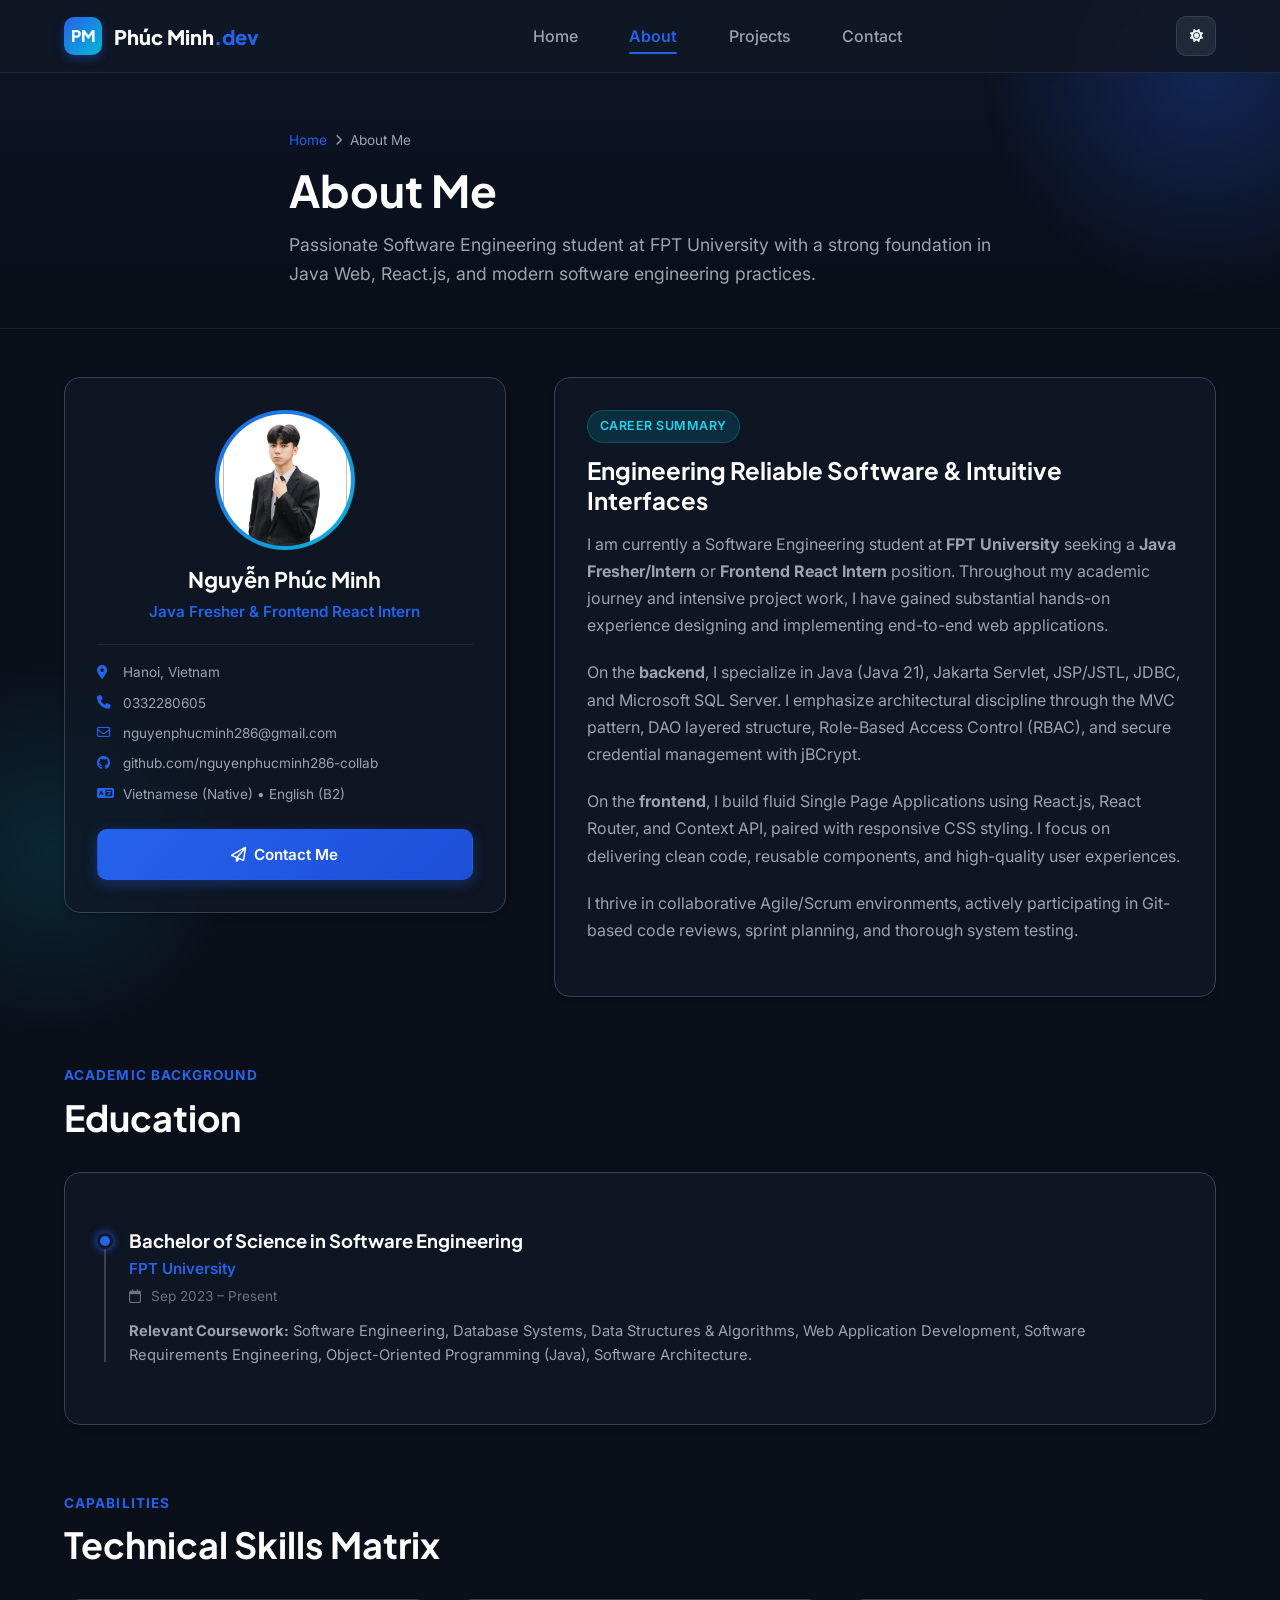
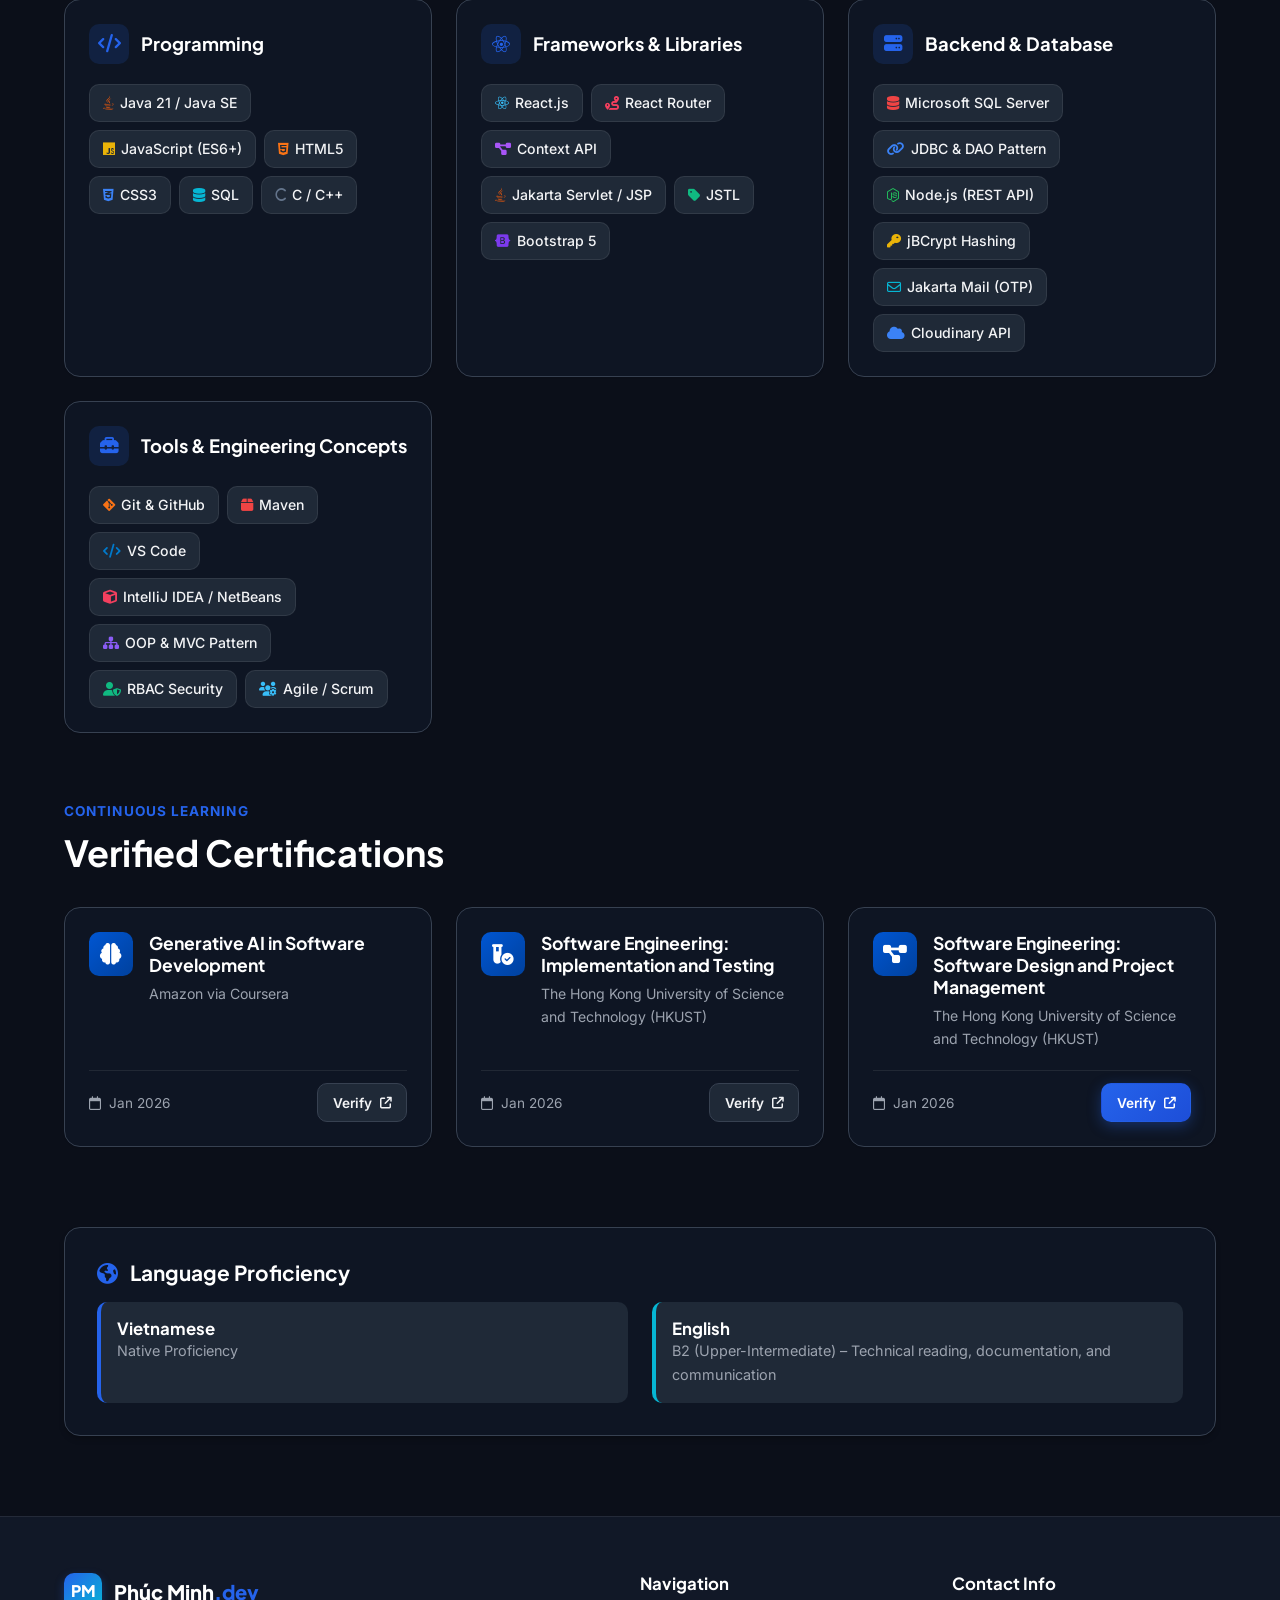
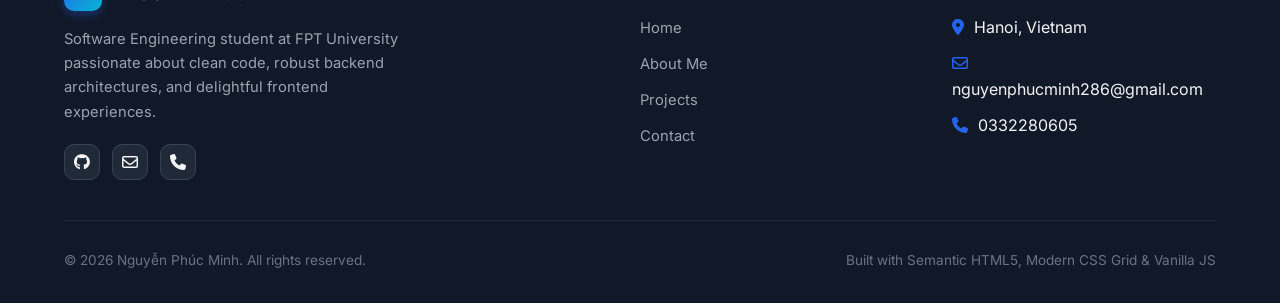
==== about.html @ e8048bfb "Initial portfolio upload" ====
<!DOCTYPE html>
<html lang="en" data-theme="dark">
<head>
  <meta charset="UTF-8">
  <meta name="viewport" content="width=device-width, initial-scale=1.0">
  <title>About Me | Nguyễn Phúc Minh - Java Developer & React Intern</title>
  <meta name="description" content="Learn more about Nguyễn Phúc Minh's academic background at FPT University, technical skills in Java and React, and verified software engineering certifications.">
  
  <!-- Google Fonts -->
  <link rel="preconnect" href="https://fonts.googleapis.com">
  <link rel="preconnect" href="https://fonts.gstatic.com" crossorigin>
  <link href="https://fonts.googleapis.com/css2?family=Inter:wght@300;400;500;600;700;800&family=Plus+Jakarta+Sans:wght@600;700;800&family=JetBrains+Mono:wght@400;500&display=swap" rel="stylesheet">
  
  <!-- Font Awesome Icons -->
  <link rel="stylesheet" href="https://cdnjs.cloudflare.com/ajax/libs/font-awesome/6.5.1/css/all.min.css">
  
  <!-- Stylesheet -->
  <link rel="stylesheet" href="styles.css">
</head>
<body>

  <!-- Site Navigation Header -->
  <header class="site-header">
    <div class="container nav-container">
      <a href="index.html" class="brand-logo" aria-label="Nguyen Phuc Minh Portfolio Home">
        <div class="brand-badge">PM</div>
        <div class="brand-name">Phúc Minh<span>.dev</span></div>
      </a>

      <nav>
        <ul class="nav-menu" id="navMenu">
          <li><a href="index.html" class="nav-link">Home</a></li>
          <li><a href="about.html" class="nav-link active">About</a></li>
          <li><a href="projects.html" class="nav-link">Projects</a></li>
          <li><a href="contact.html" class="nav-link">Contact</a></li>
        </ul>
      </nav>

      <div class="nav-actions">
        <button class="theme-toggle-btn" id="themeToggleBtn" aria-label="Toggle theme" title="Toggle Light/Dark Mode">
          <i class="fa-solid fa-sun" id="themeIcon"></i>
        </button>
        <button class="menu-toggle-btn" id="menuToggleBtn" aria-label="Toggle navigation menu" aria-expanded="false">
          <i class="fa-solid fa-bars"></i>
        </button>
      </div>
    </div>
  </header>

  <!-- Main Content -->
  <main>
    <!-- Page Header Banner -->
    <section class="page-header">
      <div class="container page-header-content">
        <div class="page-breadcrumb">
          <a href="index.html">Home</a>
          <i class="fa-solid fa-chevron-right" style="font-size: 0.7rem;"></i>
          <span>About Me</span>
        </div>
        <h1 class="page-title">About Me</h1>
        <p class="page-subtitle">Passionate Software Engineering student at FPT University with a strong foundation in Java Web, React.js, and modern software engineering practices.</p>
      </div>
    </section>

    <!-- Bio & Summary Section -->
    <section class="container">
      <div class="about-grid">
        <!-- Quick Info Card -->
        <div class="about-card" style="text-align: center;">
          <div class="avatar-wrapper" style="width: 140px; height: 140px; margin-bottom: 1rem;">
            <img src="assets/profile.jpg" alt="Nguyễn Phúc Minh Profile Photo" class="avatar-img">
          </div>
          <h2 style="font-size: 1.35rem; margin-bottom: 0.35rem;">Nguyễn Phúc Minh</h2>
          <p style="color: var(--primary); font-weight: 600; font-size: 0.95rem; margin-bottom: 1.25rem;">Java Fresher & Frontend React Intern</p>
          
          <div class="profile-card-meta">
            <div class="meta-item">
              <i class="fa-solid fa-location-dot"></i>
              <span>Hanoi, Vietnam</span>
            </div>
            <div class="meta-item">
              <i class="fa-solid fa-phone"></i>
              <span>0332280605</span>
            </div>
            <div class="meta-item">
              <i class="fa-regular fa-envelope"></i>
              <span>nguyenphucminh286@gmail.com</span>
            </div>
            <div class="meta-item">
              <i class="fa-brands fa-github"></i>
              <span>github.com/nguyenphucminh286-collab</span>
            </div>
            <div class="meta-item">
              <i class="fa-solid fa-language"></i>
              <span>Vietnamese (Native) • English (B2)</span>
            </div>
          </div>

          <div style="margin-top: 1.5rem;">
            <a href="contact.html" class="btn btn-primary" style="width: 100%;">
              <i class="fa-regular fa-paper-plane"></i> Contact Me
            </a>
          </div>
        </div>

        <!-- Detailed Bio -->
        <div class="about-card about-text">
          <span class="badge badge-accent" style="margin-bottom: 0.75rem;">Career Summary</span>
          <h3>Engineering Reliable Software & Intuitive Interfaces</h3>
          <p>
            I am currently a Software Engineering student at <strong>FPT University</strong> seeking a <strong>Java Fresher/Intern</strong> or <strong>Frontend React Intern</strong> position. Throughout my academic journey and intensive project work, I have gained substantial hands-on experience designing and implementing end-to-end web applications.
          </p>
          <p>
            On the <strong>backend</strong>, I specialize in Java (Java 21), Jakarta Servlet, JSP/JSTL, JDBC, and Microsoft SQL Server. I emphasize architectural discipline through the MVC pattern, DAO layered structure, Role-Based Access Control (RBAC), and secure credential management with jBCrypt.
          </p>
          <p>
            On the <strong>frontend</strong>, I build fluid Single Page Applications using React.js, React Router, and Context API, paired with responsive CSS styling. I focus on delivering clean code, reusable components, and high-quality user experiences.
          </p>
          <p>
            I thrive in collaborative Agile/Scrum environments, actively participating in Git-based code reviews, sprint planning, and thorough system testing.
          </p>
        </div>
      </div>
    </section>

    <!-- Education Section -->
    <section class="container" style="margin-bottom: 4rem;">
      <div class="section-header" style="text-align: left; margin-bottom: 2rem;">
        <span class="section-tag">Academic Background</span>
        <h2 class="section-title">Education</h2>
      </div>

      <div class="about-card">
        <div class="timeline">
          <div class="timeline-item">
            <span class="timeline-dot"></span>
            <h3 class="timeline-title">Bachelor of Science in Software Engineering</h3>
            <p class="timeline-subtitle">FPT University</p>
            <p class="timeline-date"><i class="fa-regular fa-calendar" style="margin-right: 6px;"></i> Sep 2023 – Present</p>
            <p class="timeline-desc">
              <strong>Relevant Coursework:</strong> Software Engineering, Database Systems, Data Structures & Algorithms, Web Application Development, Software Requirements Engineering, Object-Oriented Programming (Java), Software Architecture.
            </p>
          </div>
        </div>
      </div>
    </section>

    <!-- Detailed Technical Skills Matrix -->
    <section class="container" style="margin-bottom: 4rem;">
      <div class="section-header" style="text-align: left; margin-bottom: 2rem;">
        <span class="section-tag">Capabilities</span>
        <h2 class="section-title">Technical Skills Matrix</h2>
      </div>

      <div class="skills-container">
        <!-- Programming Languages -->
        <div class="skill-category-card">
          <div class="skill-category-header">
            <div class="skill-category-icon"><i class="fa-solid fa-code"></i></div>
            <h3 class="skill-category-title">Programming</h3>
          </div>
          <div class="skill-tags-list">
            <span class="skill-pill"><i class="fa-brands fa-java" style="color: #ea580c;"></i> Java 21 / Java SE</span>
            <span class="skill-pill"><i class="fa-brands fa-js" style="color: #eab308;"></i> JavaScript (ES6+)</span>
            <span class="skill-pill"><i class="fa-brands fa-html5" style="color: #f97316;"></i> HTML5</span>
            <span class="skill-pill"><i class="fa-brands fa-css3-alt" style="color: #3b82f6;"></i> CSS3</span>
            <span class="skill-pill"><i class="fa-solid fa-database" style="color: #06b6d4;"></i> SQL</span>
            <span class="skill-pill"><i class="fa-solid fa-c" style="color: #64748b;"></i> C / C++</span>
          </div>
        </div>

        <!-- Frameworks & UI -->
        <div class="skill-category-card">
          <div class="skill-category-header">
            <div class="skill-category-icon"><i class="fa-brands fa-react"></i></div>
            <h3 class="skill-category-title">Frameworks & Libraries</h3>
          </div>
          <div class="skill-tags-list">
            <span class="skill-pill"><i class="fa-brands fa-react" style="color: #38bdf8;"></i> React.js</span>
            <span class="skill-pill"><i class="fa-solid fa-route" style="color: #f43f5e;"></i> React Router</span>
            <span class="skill-pill"><i class="fa-solid fa-diagram-project" style="color: #a855f7;"></i> Context API</span>
            <span class="skill-pill"><i class="fa-brands fa-java" style="color: #ea580c;"></i> Jakarta Servlet / JSP</span>
            <span class="skill-pill"><i class="fa-solid fa-tag" style="color: #10b981;"></i> JSTL</span>
            <span class="skill-pill"><i class="fa-brands fa-bootstrap" style="color: #7c3aed;"></i> Bootstrap 5</span>
          </div>
        </div>

        <!-- Databases & Backend -->
        <div class="skill-category-card">
          <div class="skill-category-header">
            <div class="skill-category-icon"><i class="fa-solid fa-server"></i></div>
            <h3 class="skill-category-title">Backend & Database</h3>
          </div>
          <div class="skill-tags-list">
            <span class="skill-pill"><i class="fa-solid fa-database" style="color: #ef4444;"></i> Microsoft SQL Server</span>
            <span class="skill-pill"><i class="fa-solid fa-link" style="color: #3b82f6;"></i> JDBC & DAO Pattern</span>
            <span class="skill-pill"><i class="fa-brands fa-node-js" style="color: #22c55e;"></i> Node.js (REST API)</span>
            <span class="skill-pill"><i class="fa-solid fa-key" style="color: #eab308;"></i> jBCrypt Hashing</span>
            <span class="skill-pill"><i class="fa-regular fa-envelope" style="color: #06b6d4;"></i> Jakarta Mail (OTP)</span>
            <span class="skill-pill"><i class="fa-solid fa-cloud" style="color: #3b82f6;"></i> Cloudinary API</span>
          </div>
        </div>

        <!-- Tools & Concepts -->
        <div class="skill-category-card">
          <div class="skill-category-header">
            <div class="skill-category-icon"><i class="fa-solid fa-toolbox"></i></div>
            <h3 class="skill-category-title">Tools & Engineering Concepts</h3>
          </div>
          <div class="skill-tags-list">
            <span class="skill-pill"><i class="fa-brands fa-git-alt" style="color: #f97316;"></i> Git & GitHub</span>
            <span class="skill-pill"><i class="fa-solid fa-box" style="color: #ef4444;"></i> Maven</span>
            <span class="skill-pill"><i class="fa-solid fa-code" style="color: #007acc;"></i> VS Code</span>
            <span class="skill-pill"><i class="fa-solid fa-cube" style="color: #f43f5e;"></i> IntelliJ IDEA / NetBeans</span>
            <span class="skill-pill"><i class="fa-solid fa-sitemap" style="color: #8b5cf6;"></i> OOP & MVC Pattern</span>
            <span class="skill-pill"><i class="fa-solid fa-user-shield" style="color: #10b981;"></i> RBAC Security</span>
            <span class="skill-pill"><i class="fa-solid fa-users-gear" style="color: #38bdf8;"></i> Agile / Scrum</span>
          </div>
        </div>
      </div>
    </section>

    <!-- Verified Certifications Section -->
    <section class="container" style="margin-bottom: 5rem;">
      <div class="section-header" style="text-align: left; margin-bottom: 2rem;">
        <span class="section-tag">Continuous Learning</span>
        <h2 class="section-title">Verified Certifications</h2>
      </div>

      <div class="certifications-grid">
        <!-- Cert 1 -->
        <div class="cert-card">
          <div class="cert-header">
            <div class="cert-icon"><i class="fa-solid fa-brain"></i></div>
            <div>
              <h3 class="cert-title">Generative AI in Software Development</h3>
              <p class="cert-issuer">Amazon via Coursera</p>
            </div>
          </div>
          <div class="cert-footer">
            <span style="color: var(--text-muted);"><i class="fa-regular fa-calendar" style="margin-right: 4px;"></i> Jan 2026</span>
            <a href="https://www.coursera.org" target="_blank" rel="noopener noreferrer" class="btn btn-secondary btn-sm" title="View Coursera Credential">
              Verify <i class="fa-solid fa-arrow-up-right-from-square" style="font-size: 0.75rem;"></i>
            </a>
          </div>
        </div>

        <!-- Cert 2 -->
        <div class="cert-card">
          <div class="cert-header">
            <div class="cert-icon"><i class="fa-solid fa-vial-circle-check"></i></div>
            <div>
              <h3 class="cert-title">Software Engineering: Implementation and Testing</h3>
              <p class="cert-issuer">The Hong Kong University of Science and Technology (HKUST)</p>
            </div>
          </div>
          <div class="cert-footer">
            <span style="color: var(--text-muted);"><i class="fa-regular fa-calendar" style="margin-right: 4px;"></i> Jan 2026</span>
            <a href="https://www.coursera.org" target="_blank" rel="noopener noreferrer" class="btn btn-secondary btn-sm" title="View Coursera Credential">
              Verify <i class="fa-solid fa-arrow-up-right-from-square" style="font-size: 0.75rem;"></i>
            </a>
          </div>
        </div>

        <!-- Cert 3 -->
        <div class="cert-card">
          <div class="cert-header">
            <div class="cert-icon"><i class="fa-solid fa-diagram-project"></i></div>
            <div>
              <h3 class="cert-title">Software Engineering: Software Design and Project Management</h3>
              <p class="cert-issuer">The Hong Kong University of Science and Technology (HKUST)</p>
            </div>
          </div>
          <div class="cert-footer">
            <span style="color: var(--text-muted);"><i class="fa-regular fa-calendar" style="margin-right: 4px;"></i> Jan 2026</span>
            <a href="https://coursera.org/share/1ae4ea6d88573a4161a83d1ed7b512a6" target="_blank" rel="noopener noreferrer" class="btn btn-primary btn-sm" title="View Direct Credential Record">
              Verify <i class="fa-solid fa-arrow-up-right-from-square" style="font-size: 0.75rem;"></i>
            </a>
          </div>
        </div>
      </div>
    </section>

    <!-- Language Proficiency -->
    <section class="container" style="margin-bottom: 5rem;">
      <div class="about-card">
        <h3 style="font-size: 1.3rem; margin-bottom: 1rem;"><i class="fa-solid fa-earth-americas" style="color: var(--primary); margin-right: 8px;"></i> Language Proficiency</h3>
        <div style="display: grid; grid-template-columns: repeat(auto-fit, minmax(240px, 1fr)); gap: 1.5rem;">
          <div style="padding: 1rem; background: var(--bg-surface-elevated); border-radius: var(--radius-md); border-left: 4px solid var(--primary);">
            <h4 style="font-size: 1.05rem;">Vietnamese</h4>
            <p style="color: var(--text-muted); font-size: 0.9rem;">Native Proficiency</p>
          </div>
          <div style="padding: 1rem; background: var(--bg-surface-elevated); border-radius: var(--radius-md); border-left: 4px solid var(--accent);">
            <h4 style="font-size: 1.05rem;">English</h4>
            <p style="color: var(--text-muted); font-size: 0.9rem;">B2 (Upper-Intermediate) – Technical reading, documentation, and communication</p>
          </div>
        </div>
      </div>
    </section>
  </main>

  <!-- Site Footer -->
  <footer class="site-footer">
    <div class="container">
      <div class="footer-grid">
        <div class="footer-brand">
          <div class="brand-logo">
            <div class="brand-badge">PM</div>
            <div class="brand-name">Phúc Minh<span>.dev</span></div>
          </div>
          <p>Software Engineering student at FPT University passionate about clean code, robust backend architectures, and delightful frontend experiences.</p>
          <div class="footer-socials">
            <a href="https://github.com/nguyenphucminh286-collab" target="_blank" rel="noopener noreferrer" class="icon-btn" title="GitHub">
              <i class="fa-brands fa-github"></i>
            </a>
            <a href="mailto:nguyenphucminh286@gmail.com" class="icon-btn" title="Email">
              <i class="fa-regular fa-envelope"></i>
            </a>
            <a href="tel:0332280605" class="icon-btn" title="Phone">
              <i class="fa-solid fa-phone"></i>
            </a>
          </div>
        </div>

        <div class="footer-col">
          <h4>Navigation</h4>
          <ul class="footer-links">
            <li><a href="index.html">Home</a></li>
            <li><a href="about.html">About Me</a></li>
            <li><a href="projects.html">Projects</a></li>
            <li><a href="contact.html">Contact</a></li>
          </ul>
        </div>

        <div class="footer-col">
          <h4>Contact Info</h4>
          <ul class="footer-links">
            <li><i class="fa-solid fa-location-dot" style="margin-right: 6px; color: var(--primary);"></i> Hanoi, Vietnam</li>
            <li><i class="fa-regular fa-envelope" style="margin-right: 6px; color: var(--primary);"></i> nguyenphucminh286@gmail.com</li>
            <li><i class="fa-solid fa-phone" style="margin-right: 6px; color: var(--primary);"></i> 0332280605</li>
          </ul>
        </div>
      </div>

      <div class="footer-bottom">
        <p>&copy; 2026 Nguyễn Phúc Minh. All rights reserved.</p>
        <p>Built with Semantic HTML5, Modern CSS Grid & Vanilla JS</p>
      </div>
    </div>
  </footer>

  <!-- App Script -->
  <script src="app.js"></script>
</body>
</html>
---- styles.css ----
/* ==========================================================================
   PORTFOLIO STYLESHEET - NGUYỄN PHÚC MINH
   Template B - Multi-page Frontend Portfolio
   ========================================================================== */

/* --- CSS Variables & Design System --- */
:root {
  /* Brand Palette */
  --primary: #2563eb;
  --primary-hover: #1d4ed8;
  --primary-light: #eff6ff;
  --primary-glow: rgba(37, 99, 235, 0.25);
  
  --accent: #06b6d4;
  --accent-hover: #0891b2;
  --success: #10b981;
  --warning: #f59e0b;

  /* Dark Theme (Default Modern Developer Theme) */
  --bg-body: #0b0f19;
  --bg-surface: #111827;
  --bg-surface-elevated: #1f2937;
  --bg-card: rgba(17, 24, 39, 0.75);
  --bg-glass: rgba(17, 24, 39, 0.85);
  --border-color: #374151;
  --border-light: rgba(255, 255, 255, 0.08);

  --text-main: #f3f4f6;
  --text-muted: #9ca3af;
  --text-dim: #6b7280;
  --text-heading: #ffffff;

  /* Typography */
  --font-sans: 'Inter', -apple-system, BlinkMacSystemFont, 'Segoe UI', Roboto, Oxygen, Ubuntu, Cantarell, sans-serif;
  --font-heading: 'Plus Jakarta Sans', var(--font-sans);
  --font-mono: 'JetBrains Mono', 'Fira Code', Consolas, monospace;

  /* Shadows & Glassmorphism */
  --shadow-sm: 0 1px 2px 0 rgba(0, 0, 0, 0.05);
  --shadow-md: 0 4px 6px -1px rgba(0, 0, 0, 0.2), 0 2px 4px -2px rgba(0, 0, 0, 0.2);
  --shadow-lg: 0 10px 15px -3px rgba(0, 0, 0, 0.3), 0 4px 6px -4px rgba(0, 0, 0, 0.2);
  --shadow-glow: 0 0 25px rgba(37, 99, 235, 0.25);

  /* Transitions & Radii */
  --radius-sm: 6px;
  --radius-md: 10px;
  --radius-lg: 16px;
  --radius-full: 9999px;
  --transition-fast: 0.15s ease;
  --transition-normal: 0.3s cubic-bezier(0.4, 0, 0.2, 1);
}

/* Light Theme overrides */
[data-theme="light"] {
  --bg-body: #f8fafc;
  --bg-surface: #ffffff;
  --bg-surface-elevated: #f1f5f9;
  --bg-card: rgba(255, 255, 255, 0.9);
  --bg-glass: rgba(255, 255, 255, 0.9);
  --border-color: #e2e8f0;
  --border-light: rgba(0, 0, 0, 0.06);

  --text-main: #1e293b;
  --text-muted: #64748b;
  --text-dim: #94a3b8;
  --text-heading: #0f172a;

  --shadow-md: 0 4px 6px -1px rgba(0, 0, 0, 0.05), 0 2px 4px -2px rgba(0, 0, 0, 0.05);
  --shadow-lg: 0 10px 15px -3px rgba(0, 0, 0, 0.08), 0 4px 6px -4px rgba(0, 0, 0, 0.03);
  --shadow-glow: 0 0 20px rgba(37, 99, 235, 0.12);
}

/* --- Base & Reset --- */
*, *::before, *::after {
  box-sizing: border-box;
  margin: 0;
  padding: 0;
}

html {
  scroll-behavior: smooth;
  font-size: 16px;
}

body {
  font-family: var(--font-sans);
  background-color: var(--bg-body);
  color: var(--text-main);
  line-height: 1.65;
  min-height: 100vh;
  display: flex;
  flex-direction: column;
  transition: background-color var(--transition-normal), color var(--transition-normal);
  overflow-x: hidden;
}

/* Background ambient glow effect */
body::before {
  content: '';
  position: fixed;
  top: -150px;
  right: -150px;
  width: 450px;
  height: 450px;
  background: radial-gradient(circle, var(--primary-glow) 0%, transparent 70%);
  z-index: -1;
  pointer-events: none;
}

body::after {
  content: '';
  position: fixed;
  bottom: -150px;
  left: -150px;
  width: 400px;
  height: 400px;
  background: radial-gradient(circle, rgba(6, 182, 212, 0.15) 0%, transparent 70%);
  z-index: -1;
  pointer-events: none;
}

a {
  color: inherit;
  text-decoration: none;
  transition: color var(--transition-fast);
}

img {
  max-width: 100%;
  height: auto;
  display: block;
}

h1, h2, h3, h4, h5, h6 {
  font-family: var(--font-heading);
  color: var(--text-heading);
  font-weight: 700;
  line-height: 1.25;
}

/* --- Layout Container --- */
.container {
  width: 100%;
  max-width: 1200px;
  margin: 0 auto;
  padding: 0 1.5rem;
}

/* --- Navigation Bar --- */
.site-header {
  position: sticky;
  top: 0;
  z-index: 100;
  background: var(--bg-glass);
  backdrop-filter: blur(12px);
  -webkit-backdrop-filter: blur(12px);
  border-bottom: 1px solid var(--border-light);
  transition: background-color var(--transition-normal), border-color var(--transition-normal);
}

.nav-container {
  display: flex;
  align-items: center;
  justify-content: space-between;
  height: 72px;
}

.brand-logo {
  display: flex;
  align-items: center;
  gap: 0.75rem;
  font-family: var(--font-heading);
  font-weight: 800;
  font-size: 1.25rem;
  color: var(--text-heading);
}

.brand-badge {
  width: 38px;
  height: 38px;
  border-radius: var(--radius-md);
  background: linear-gradient(135deg, var(--primary), var(--accent));
  color: #ffffff;
  display: flex;
  align-items: center;
  justify-content: center;
  font-weight: 800;
  font-size: 1rem;
  box-shadow: 0 4px 10px rgba(37, 99, 235, 0.35);
}

.brand-name span {
  color: var(--primary);
}

.nav-menu {
  display: flex;
  align-items: center;
  list-style: none;
  gap: 1.5rem;
}

.nav-link {
  font-weight: 500;
  color: var(--text-muted);
  padding: 0.5rem 0.85rem;
  border-radius: var(--radius-sm);
  transition: all var(--transition-fast);
  position: relative;
}

.nav-link:hover {
  color: var(--text-heading);
}

.nav-link.active {
  color: var(--primary);
  font-weight: 600;
}

.nav-link.active::after {
  content: '';
  position: absolute;
  bottom: 0;
  left: 0.85rem;
  right: 0.85rem;
  height: 2px;
  background: var(--primary);
  border-radius: var(--radius-full);
}

.nav-actions {
  display: flex;
  align-items: center;
  gap: 1rem;
}

/* Theme Toggle Button */
.theme-toggle-btn {
  background: var(--bg-surface-elevated);
  border: 1px solid var(--border-color);
  color: var(--text-main);
  width: 40px;
  height: 40px;
  border-radius: var(--radius-md);
  display: flex;
  align-items: center;
  justify-content: center;
  cursor: pointer;
  transition: all var(--transition-fast);
}

.theme-toggle-btn:hover {
  border-color: var(--primary);
  color: var(--primary);
  transform: translateY(-1px);
}

/* Mobile Hamburger Button */
.menu-toggle-btn {
  display: none;
  background: transparent;
  border: none;
  color: var(--text-main);
  font-size: 1.5rem;
  cursor: pointer;
  padding: 0.5rem;
}

/* --- Buttons --- */
.btn {
  display: inline-flex;
  align-items: center;
  justify-content: center;
  gap: 0.5rem;
  font-family: var(--font-sans);
  font-weight: 600;
  font-size: 0.95rem;
  padding: 0.75rem 1.5rem;
  border-radius: var(--radius-md);
  cursor: pointer;
  transition: all var(--transition-fast);
  border: 1px solid transparent;
  text-align: center;
}

.btn-primary {
  background: linear-gradient(135deg, var(--primary), #1d4ed8);
  color: #ffffff;
  box-shadow: 0 4px 14px rgba(37, 99, 235, 0.35);
}

.btn-primary:hover {
  background: linear-gradient(135deg, #1d4ed8, #1e40af);
  transform: translateY(-2px);
  box-shadow: 0 6px 20px rgba(37, 99, 235, 0.45);
  color: #ffffff;
}

.btn-secondary {
  background: var(--bg-surface-elevated);
  color: var(--text-main);
  border-color: var(--border-color);
}

.btn-secondary:hover {
  border-color: var(--primary);
  color: var(--primary);
  transform: translateY(-2px);
}

.btn-sm {
  padding: 0.45rem 0.9rem;
  font-size: 0.85rem;
}

/* --- Badges & Chips --- */
.badge {
  display: inline-flex;
  align-items: center;
  gap: 0.35rem;
  font-size: 0.78rem;
  font-weight: 600;
  padding: 0.3rem 0.75rem;
  border-radius: var(--radius-full);
  text-transform: uppercase;
  letter-spacing: 0.04em;
}

.badge-primary {
  background: rgba(37, 99, 235, 0.15);
  color: #60a5fa;
  border: 1px solid rgba(37, 99, 235, 0.3);
}

.badge-accent {
  background: rgba(6, 182, 212, 0.15);
  color: #22d3ee;
  border: 1px solid rgba(6, 182, 212, 0.3);
}

.badge-success {
  background: rgba(16, 185, 129, 0.15);
  color: #34d399;
  border: 1px solid rgba(16, 185, 129, 0.3);
}

/* --- Hero Section (Home) --- */
.hero-section {
  padding: 5rem 0 4rem;
  position: relative;
}

.hero-grid {
  display: grid;
  grid-template-columns: 1.2fr 0.8fr;
  gap: 3.5rem;
  align-items: center;
}

.hero-content {
  display: flex;
  flex-direction: column;
  gap: 1.5rem;
}

.hero-greeting {
  display: inline-flex;
  align-items: center;
  gap: 0.5rem;
  font-weight: 600;
  color: var(--primary);
  font-size: 1.1rem;
}

.hero-title {
  font-size: clamp(2.2rem, 5vw, 3.5rem);
  letter-spacing: -0.02em;
  font-weight: 800;
}

.hero-title .highlight {
  background: linear-gradient(135deg, #60a5fa, #38bdf8, #818cf8);
  -webkit-background-clip: text;
  -webkit-text-fill-color: transparent;
}

.hero-subtitle {
  font-size: 1.15rem;
  color: var(--text-muted);
  max-width: 580px;
  line-height: 1.7;
}

.hero-roles {
  display: flex;
  flex-wrap: wrap;
  gap: 0.6rem;
}

.role-chip {
  display: inline-flex;
  align-items: center;
  gap: 0.5rem;
  padding: 0.4rem 0.9rem;
  background: var(--bg-surface);
  border: 1px solid var(--border-color);
  border-radius: var(--radius-full);
  font-size: 0.85rem;
  font-weight: 500;
  color: var(--text-main);
}

.role-chip i {
  color: var(--primary);
}

.hero-cta {
  display: flex;
  flex-wrap: wrap;
  gap: 1rem;
  margin-top: 0.5rem;
}

/* Hero Visual / Avatar Card */
.hero-visual {
  display: flex;
  justify-content: center;
}

.profile-card {
  position: relative;
  width: 100%;
  max-width: 360px;
  background: var(--bg-card);
  border: 1px solid var(--border-color);
  border-radius: var(--radius-lg);
  padding: 1.5rem;
  box-shadow: var(--shadow-lg);
  backdrop-filter: blur(10px);
  text-align: center;
  transition: transform var(--transition-normal), box-shadow var(--transition-normal);
}

.profile-card:hover {
  transform: translateY(-5px);
  box-shadow: var(--shadow-glow);
  border-color: rgba(37, 99, 235, 0.4);
}

.avatar-wrapper {
  position: relative;
  width: 160px;
  height: 160px;
  margin: 0 auto 1.25rem;
  border-radius: 50%;
  padding: 4px;
  background: linear-gradient(135deg, var(--primary), var(--accent));
}

.avatar-img {
  width: 100%;
  height: 100%;
  object-fit: cover;
  border-radius: 50%;
  background: var(--bg-surface-elevated);
}

.avatar-status {
  position: absolute;
  bottom: 8px;
  right: 8px;
  width: 20px;
  height: 20px;
  background: var(--success);
  border: 3px solid var(--bg-surface);
  border-radius: 50%;
  box-shadow: 0 0 10px var(--success);
}

.profile-card-name {
  font-size: 1.35rem;
  margin-bottom: 0.25rem;
}

.profile-card-role {
  color: var(--text-muted);
  font-size: 0.9rem;
  margin-bottom: 1rem;
}

.profile-card-meta {
  display: flex;
  flex-direction: column;
  gap: 0.5rem;
  padding-top: 1rem;
  border-top: 1px solid var(--border-light);
  font-size: 0.85rem;
  color: var(--text-muted);
  text-align: left;
}

.meta-item {
  display: flex;
  align-items: center;
  gap: 0.6rem;
}

.meta-item i {
  color: var(--primary);
  width: 16px;
}

/* --- Stats Grid Banner --- */
.stats-section {
  padding: 2.5rem 0;
  background: var(--bg-surface);
  border-top: 1px solid var(--border-light);
  border-bottom: 1px solid var(--border-light);
  margin-bottom: 4rem;
}

.stats-grid {
  display: grid;
  grid-template-columns: repeat(4, 1fr);
  gap: 1.5rem;
}

.stat-item {
  display: flex;
  align-items: center;
  gap: 1rem;
  padding: 1rem;
  background: var(--bg-card);
  border: 1px solid var(--border-light);
  border-radius: var(--radius-md);
  transition: transform var(--transition-fast);
}

.stat-item:hover {
  transform: translateY(-3px);
  border-color: var(--primary);
}

.stat-icon {
  width: 48px;
  height: 48px;
  border-radius: var(--radius-md);
  background: rgba(37, 99, 235, 0.12);
  color: var(--primary);
  display: flex;
  align-items: center;
  justify-content: center;
  font-size: 1.35rem;
  flex-shrink: 0;
}

.stat-info h3 {
  font-size: 1.6rem;
  font-weight: 800;
  color: var(--text-heading);
}

.stat-info p {
  font-size: 0.82rem;
  color: var(--text-muted);
  font-weight: 500;
}

/* --- Section Headers --- */
.section-header {
  text-align: center;
  margin-bottom: 3.5rem;
}

.section-tag {
  display: inline-block;
  font-size: 0.85rem;
  font-weight: 700;
  color: var(--primary);
  text-transform: uppercase;
  letter-spacing: 0.08em;
  margin-bottom: 0.5rem;
}

.section-title {
  font-size: 2.25rem;
  margin-bottom: 0.75rem;
}

.section-desc {
  color: var(--text-muted);
  font-size: 1.05rem;
  max-width: 650px;
  margin: 0 auto;
}

/* --- Page Header Banner (for subpages) --- */
.page-header {
  padding: 3.5rem 0 2.5rem;
  background: linear-gradient(180deg, rgba(37, 99, 235, 0.05) 0%, transparent 100%);
  border-bottom: 1px solid var(--border-light);
  margin-bottom: 3rem;
}

.page-header-content {
  max-width: 750px;
}

.page-breadcrumb {
  display: flex;
  align-items: center;
  gap: 0.5rem;
  font-size: 0.85rem;
  color: var(--text-muted);
  margin-bottom: 0.75rem;
}

.page-breadcrumb a {
  color: var(--primary);
}

.page-title {
  font-size: clamp(2rem, 4vw, 2.75rem);
  margin-bottom: 0.75rem;
}

.page-subtitle {
  color: var(--text-muted);
  font-size: 1.1rem;
}

/* --- Projects Grid & Cards --- */
.projects-filter-bar {
  display: flex;
  flex-wrap: wrap;
  align-items: center;
  justify-content: space-between;
  gap: 1rem;
  margin-bottom: 2.5rem;
  background: var(--bg-surface);
  padding: 1rem 1.25rem;
  border-radius: var(--radius-lg);
  border: 1px solid var(--border-color);
}

.filter-tabs {
  display: flex;
  flex-wrap: wrap;
  gap: 0.5rem;
}

.filter-btn {
  background: transparent;
  border: 1px solid transparent;
  color: var(--text-muted);
  font-weight: 500;
  font-size: 0.88rem;
  padding: 0.45rem 1rem;
  border-radius: var(--radius-md);
  cursor: pointer;
  transition: all var(--transition-fast);
}

.filter-btn:hover {
  color: var(--text-heading);
  background: var(--bg-surface-elevated);
}

.filter-btn.active {
  background: var(--primary);
  color: #ffffff;
  font-weight: 600;
  box-shadow: 0 2px 8px rgba(37, 99, 235, 0.35);
}

.search-box {
  position: relative;
  min-width: 260px;
}

.search-box input {
  width: 100%;
  padding: 0.55rem 1rem 0.55rem 2.5rem;
  background: var(--bg-surface-elevated);
  border: 1px solid var(--border-color);
  border-radius: var(--radius-md);
  color: var(--text-main);
  font-size: 0.9rem;
  outline: none;
  transition: border-color var(--transition-fast);
}

.search-box input:focus {
  border-color: var(--primary);
  box-shadow: 0 0 0 3px rgba(37, 99, 235, 0.15);
}

.search-box i {
  position: absolute;
  left: 0.85rem;
  top: 50%;
  transform: translateY(-50%);
  color: var(--text-dim);
}

.projects-grid {
  display: grid;
  grid-template-columns: repeat(auto-fill, minmax(340px, 1fr));
  gap: 2rem;
  margin-bottom: 4rem;
}

.project-card {
  background: var(--bg-card);
  border: 1px solid var(--border-color);
  border-radius: var(--radius-lg);
  overflow: hidden;
  display: flex;
  flex-direction: column;
  box-shadow: var(--shadow-md);
  transition: transform var(--transition-normal), box-shadow var(--transition-normal), border-color var(--transition-normal);
  backdrop-filter: blur(8px);
}

.project-card:hover {
  transform: translateY(-6px);
  box-shadow: var(--shadow-glow), var(--shadow-lg);
  border-color: rgba(37, 99, 235, 0.4);
}

.project-thumbnail {
  position: relative;
  height: 190px;
  background: linear-gradient(135deg, #1e293b, #0f172a);
  display: flex;
  align-items: center;
  justify-content: center;
  overflow: hidden;
  border-bottom: 1px solid var(--border-light);
}

.project-icon-placeholder {
  font-size: 3.5rem;
  color: rgba(255, 255, 255, 0.2);
  transition: transform var(--transition-normal), color var(--transition-normal);
}

.project-card:hover .project-icon-placeholder {
  transform: scale(1.15);
  color: var(--primary);
}

.project-badge-overlay {
  position: absolute;
  top: 1rem;
  left: 1rem;
}

.project-timeline {
  position: absolute;
  top: 1rem;
  right: 1rem;
  font-size: 0.75rem;
  font-weight: 600;
  color: #ffffff;
  background: rgba(0, 0, 0, 0.6);
  padding: 0.25rem 0.6rem;
  border-radius: var(--radius-sm);
  backdrop-filter: blur(4px);
}

.project-body {
  padding: 1.5rem;
  display: flex;
  flex-direction: column;
  flex-grow: 1;
}

.project-title {
  font-size: 1.25rem;
  margin-bottom: 0.6rem;
  color: var(--text-heading);
  transition: color var(--transition-fast);
}

.project-card:hover .project-title {
  color: var(--primary);
}

.project-desc {
  color: var(--text-muted);
  font-size: 0.92rem;
  line-height: 1.6;
  margin-bottom: 1.25rem;
  flex-grow: 1;
}

.project-tags {
  display: flex;
  flex-wrap: wrap;
  gap: 0.4rem;
  margin-bottom: 1.25rem;
}

.tech-tag {
  font-size: 0.75rem;
  padding: 0.2rem 0.55rem;
  background: var(--bg-surface-elevated);
  border: 1px solid var(--border-light);
  border-radius: var(--radius-sm);
  color: var(--text-muted);
  font-family: var(--font-mono);
}

.project-footer {
  display: flex;
  align-items: center;
  justify-content: space-between;
  padding-top: 1rem;
  border-top: 1px solid var(--border-light);
}

.project-links {
  display: flex;
  gap: 0.6rem;
}

.icon-btn {
  width: 36px;
  height: 36px;
  border-radius: var(--radius-md);
  background: var(--bg-surface-elevated);
  border: 1px solid var(--border-color);
  color: var(--text-main);
  display: flex;
  align-items: center;
  justify-content: center;
  font-size: 1rem;
  transition: all var(--transition-fast);
}

.icon-btn:hover {
  background: var(--primary);
  color: #ffffff;
  border-color: var(--primary);
  transform: translateY(-2px);
}

/* --- Project Detail Modal --- */
.modal-backdrop {
  position: fixed;
  inset: 0;
  background: rgba(0, 0, 0, 0.75);
  backdrop-filter: blur(6px);
  z-index: 1000;
  display: none;
  align-items: center;
  justify-content: center;
  padding: 1.5rem;
  opacity: 0;
  transition: opacity var(--transition-normal);
}

.modal-backdrop.active {
  display: flex;
  opacity: 1;
}

.modal-dialog {
  background: var(--bg-surface);
  border: 1px solid var(--border-color);
  border-radius: var(--radius-lg);
  max-width: 680px;
  width: 100%;
  max-height: 90vh;
  overflow-y: auto;
  box-shadow: 0 20px 25px -5px rgba(0, 0, 0, 0.5);
  transform: translateY(20px) scale(0.97);
  transition: transform var(--transition-normal);
}

.modal-backdrop.active .modal-dialog {
  transform: translateY(0) scale(1);
}

.modal-header {
  display: flex;
  align-items: center;
  justify-content: space-between;
  padding: 1.25rem 1.5rem;
  border-bottom: 1px solid var(--border-color);
}

.modal-title {
  font-size: 1.35rem;
}

.modal-close-btn {
  background: transparent;
  border: none;
  font-size: 1.35rem;
  color: var(--text-muted);
  cursor: pointer;
  padding: 0.25rem;
  border-radius: var(--radius-sm);
  transition: color var(--transition-fast);
}

.modal-close-btn:hover {
  color: var(--text-heading);
}

.modal-body {
  padding: 1.5rem;
  display: flex;
  flex-direction: column;
  gap: 1.25rem;
}

.modal-highlights {
  list-style: none;
  display: flex;
  flex-direction: column;
  gap: 0.6rem;
}

.modal-highlights li {
  position: relative;
  padding-left: 1.5rem;
  color: var(--text-muted);
  font-size: 0.95rem;
}

.modal-highlights li::before {
  content: '✔';
  position: absolute;
  left: 0;
  color: var(--success);
  font-size: 0.85rem;
}

.modal-footer {
  padding: 1rem 1.5rem;
  border-top: 1px solid var(--border-color);
  display: flex;
  justify-content: flex-end;
  gap: 1rem;
}

/* --- About Me Page Sections --- */
.about-grid {
  display: grid;
  grid-template-columns: 1fr 1.5fr;
  gap: 3rem;
  margin-bottom: 4rem;
  align-items: start;
}

.about-card {
  background: var(--bg-card);
  border: 1px solid var(--border-color);
  border-radius: var(--radius-lg);
  padding: 2rem;
  box-shadow: var(--shadow-md);
}

.about-text h3 {
  font-size: 1.5rem;
  margin-bottom: 1rem;
}

.about-text p {
  color: var(--text-muted);
  margin-bottom: 1.25rem;
  line-height: 1.7;
}

/* Education Timeline */
.timeline {
  position: relative;
  padding-left: 2rem;
  display: flex;
  flex-direction: column;
  gap: 2rem;
  margin: 1.5rem 0;
}

.timeline::before {
  content: '';
  position: absolute;
  left: 7px;
  top: 6px;
  bottom: 6px;
  width: 2px;
  background: var(--border-color);
}

.timeline-item {
  position: relative;
}

.timeline-dot {
  position: absolute;
  left: -2rem;
  top: 4px;
  width: 16px;
  height: 16px;
  border-radius: 50%;
  background: var(--primary);
  border: 3px solid var(--bg-surface);
  box-shadow: 0 0 8px var(--primary);
}

.timeline-title {
  font-size: 1.15rem;
  margin-bottom: 0.25rem;
}

.timeline-subtitle {
  font-size: 0.95rem;
  color: var(--primary);
  font-weight: 600;
  margin-bottom: 0.25rem;
}

.timeline-date {
  font-size: 0.85rem;
  color: var(--text-dim);
  margin-bottom: 0.75rem;
}

.timeline-desc {
  color: var(--text-muted);
  font-size: 0.92rem;
}

/* Skills Grid */
.skills-container {
  display: grid;
  grid-template-columns: repeat(auto-fit, minmax(280px, 1fr));
  gap: 1.5rem;
  margin-bottom: 4rem;
}

.skill-category-card {
  background: var(--bg-card);
  border: 1px solid var(--border-color);
  border-radius: var(--radius-lg);
  padding: 1.5rem;
  box-shadow: var(--shadow-sm);
  transition: transform var(--transition-fast), border-color var(--transition-fast);
}

.skill-category-card:hover {
  transform: translateY(-3px);
  border-color: var(--primary);
}

.skill-category-header {
  display: flex;
  align-items: center;
  gap: 0.75rem;
  margin-bottom: 1.25rem;
}

.skill-category-icon {
  width: 40px;
  height: 40px;
  border-radius: var(--radius-md);
  background: rgba(37, 99, 235, 0.15);
  color: var(--primary);
  display: flex;
  align-items: center;
  justify-content: center;
  font-size: 1.15rem;
}

.skill-category-title {
  font-size: 1.15rem;
}

.skill-tags-list {
  display: flex;
  flex-wrap: wrap;
  gap: 0.5rem;
}

.skill-pill {
  display: inline-flex;
  align-items: center;
  gap: 0.4rem;
  padding: 0.4rem 0.8rem;
  background: var(--bg-surface-elevated);
  border: 1px solid var(--border-light);
  border-radius: var(--radius-md);
  font-size: 0.88rem;
  font-weight: 500;
  color: var(--text-main);
  transition: all var(--transition-fast);
}

.skill-pill:hover {
  border-color: var(--primary);
  background: rgba(37, 99, 235, 0.08);
}

/* Certifications Cards */
.certifications-grid {
  display: grid;
  grid-template-columns: repeat(auto-fit, minmax(320px, 1fr));
  gap: 1.5rem;
  margin-bottom: 4rem;
}

.cert-card {
  background: var(--bg-card);
  border: 1px solid var(--border-color);
  border-radius: var(--radius-lg);
  padding: 1.5rem;
  display: flex;
  flex-direction: column;
  justify-content: space-between;
  gap: 1.25rem;
  box-shadow: var(--shadow-sm);
  transition: transform var(--transition-fast), border-color var(--transition-fast);
}

.cert-card:hover {
  transform: translateY(-4px);
  border-color: var(--primary);
  box-shadow: var(--shadow-glow);
}

.cert-header {
  display: flex;
  align-items: flex-start;
  gap: 1rem;
}

.cert-icon {
  width: 44px;
  height: 44px;
  border-radius: var(--radius-md);
  background: linear-gradient(135deg, #0056d2, #00419e);
  color: #ffffff;
  display: flex;
  align-items: center;
  justify-content: center;
  font-size: 1.35rem;
  flex-shrink: 0;
}

.cert-title {
  font-size: 1.1rem;
  margin-bottom: 0.35rem;
}

.cert-issuer {
  font-size: 0.88rem;
  color: var(--text-muted);
}

.cert-footer {
  display: flex;
  align-items: center;
  justify-content: space-between;
  padding-top: 0.75rem;
  border-top: 1px solid var(--border-light);
  font-size: 0.85rem;
}

/* --- Contact Page Styles --- */
.contact-grid {
  display: grid;
  grid-template-columns: 1fr 1.4fr;
  gap: 3rem;
  margin-bottom: 4rem;
}

.contact-info-panel {
  display: flex;
  flex-direction: column;
  gap: 1.5rem;
}

.contact-card {
  background: var(--bg-card);
  border: 1px solid var(--border-color);
  border-radius: var(--radius-lg);
  padding: 1.5rem;
  display: flex;
  align-items: center;
  gap: 1.25rem;
  transition: transform var(--transition-fast), border-color var(--transition-fast);
}

.contact-card:hover {
  transform: translateY(-3px);
  border-color: var(--primary);
}

.contact-card-icon {
  width: 50px;
  height: 50px;
  border-radius: var(--radius-md);
  background: rgba(37, 99, 235, 0.15);
  color: var(--primary);
  display: flex;
  align-items: center;
  justify-content: center;
  font-size: 1.35rem;
  flex-shrink: 0;
}

.contact-card-label {
  font-size: 0.82rem;
  color: var(--text-muted);
  text-transform: uppercase;
  font-weight: 600;
  margin-bottom: 0.2rem;
}

.contact-card-value {
  font-size: 1rem;
  font-weight: 600;
  color: var(--text-heading);
}

/* Contact Form */
.contact-form-card {
  background: var(--bg-card);
  border: 1px solid var(--border-color);
  border-radius: var(--radius-lg);
  padding: 2.25rem;
  box-shadow: var(--shadow-md);
}

.form-group {
  margin-bottom: 1.25rem;
  display: flex;
  flex-direction: column;
  gap: 0.4rem;
}

.form-row {
  display: grid;
  grid-template-columns: 1fr 1fr;
  gap: 1.25rem;
}

.form-label {
  font-size: 0.9rem;
  font-weight: 600;
  color: var(--text-heading);
}

.form-control {
  width: 100%;
  padding: 0.8rem 1rem;
  background: var(--bg-surface-elevated);
  border: 1px solid var(--border-color);
  border-radius: var(--radius-md);
  color: var(--text-main);
  font-family: var(--font-sans);
  font-size: 0.95rem;
  outline: none;
  transition: border-color var(--transition-fast), box-shadow var(--transition-fast);
}

.form-control:focus {
  border-color: var(--primary);
  box-shadow: 0 0 0 3px rgba(37, 99, 235, 0.15);
}

textarea.form-control {
  resize: vertical;
  min-height: 130px;
}

.form-error-msg {
  color: #ef4444;
  font-size: 0.8rem;
  display: none;
}

.form-group.has-error .form-control {
  border-color: #ef4444;
}

.form-group.has-error .form-error-msg {
  display: block;
}

/* Toast Notification */
.toast-container {
  position: fixed;
  bottom: 2rem;
  right: 2rem;
  z-index: 1100;
}

.toast {
  background: var(--bg-surface);
  border: 1px solid var(--border-color);
  border-left: 4px solid var(--success);
  border-radius: var(--radius-md);
  padding: 1rem 1.25rem;
  box-shadow: var(--shadow-lg);
  display: flex;
  align-items: center;
  gap: 0.75rem;
  color: var(--text-main);
  transform: translateY(100px);
  opacity: 0;
  transition: all var(--transition-normal);
}

.toast.show {
  transform: translateY(0);
  opacity: 1;
}

/* --- Call to Action Banner --- */
.cta-banner {
  background: linear-gradient(135deg, rgba(37, 99, 235, 0.15), rgba(6, 182, 212, 0.15));
  border: 1px solid rgba(37, 99, 235, 0.3);
  border-radius: var(--radius-lg);
  padding: 3rem 2rem;
  text-align: center;
  margin: 4rem 0;
  position: relative;
  overflow: hidden;
}

.cta-banner h2 {
  font-size: 2rem;
  margin-bottom: 0.75rem;
}

.cta-banner p {
  color: var(--text-muted);
  max-width: 600px;
  margin: 0 auto 1.75rem;
}

/* --- Footer --- */
.site-footer {
  margin-top: auto;
  background: var(--bg-surface);
  border-top: 1px solid var(--border-light);
  padding: 3.5rem 0 2rem;
}

.footer-grid {
  display: grid;
  grid-template-columns: 2fr 1fr 1fr;
  gap: 3rem;
  margin-bottom: 2.5rem;
}

.footer-brand p {
  color: var(--text-muted);
  margin: 1rem 0 1.25rem;
  max-width: 350px;
  font-size: 0.92rem;
}

.footer-socials {
  display: flex;
  gap: 0.75rem;
}

.footer-col h4 {
  font-size: 1.05rem;
  margin-bottom: 1.25rem;
}

.footer-links {
  list-style: none;
  display: flex;
  flex-direction: column;
  gap: 0.6rem;
}

.footer-links a {
  color: var(--text-muted);
  font-size: 0.92rem;
}

.footer-links a:hover {
  color: var(--primary);
  padding-left: 4px;
}

.footer-bottom {
  padding-top: 1.75rem;
  border-top: 1px solid var(--border-light);
  display: flex;
  align-items: center;
  justify-content: space-between;
  color: var(--text-dim);
  font-size: 0.85rem;
}

/* --- Responsive Media Queries --- */
@media (max-width: 992px) {
  .hero-grid {
    grid-template-columns: 1fr;
    text-align: center;
    gap: 2.5rem;
  }

  .hero-subtitle {
    margin: 0 auto;
  }

  .hero-roles, .hero-cta {
    justify-content: center;
  }

  .stats-grid {
    grid-template-columns: repeat(2, 1fr);
  }

  .about-grid, .contact-grid {
    grid-template-columns: 1fr;
    gap: 2rem;
  }

  .footer-grid {
    grid-template-columns: 1fr 1fr;
  }
}

@media (max-width: 768px) {
  .menu-toggle-btn {
    display: block;
  }

  .nav-menu {
    position: fixed;
    top: 72px;
    left: 0;
    right: 0;
    background: var(--bg-surface);
    border-bottom: 1px solid var(--border-color);
    flex-direction: column;
    padding: 1.5rem;
    gap: 1rem;
    box-shadow: var(--shadow-lg);
    transform: translateY(-150%);
    opacity: 0;
    pointer-events: none;
    transition: transform var(--transition-normal), opacity var(--transition-normal);
  }

  .nav-menu.open {
    transform: translateY(0);
    opacity: 1;
    pointer-events: auto;
  }

  .nav-link {
    width: 100%;
    text-align: center;
    padding: 0.75rem;
  }

  .projects-grid {
    grid-template-columns: 1fr;
  }

  .form-row {
    grid-template-columns: 1fr;
  }

  .footer-grid {
    grid-template-columns: 1fr;
    gap: 2rem;
  }

  .footer-bottom {
    flex-direction: column;
    gap: 0.75rem;
    text-align: center;
  }
}

@media (max-width: 480px) {
  .stats-grid {
    grid-template-columns: 1fr;
  }
  
  .projects-filter-bar {
    flex-direction: column;
    align-items: stretch;
  }

  .search-box {
    width: 100%;
  }

  .filter-tabs {
    justify-content: center;
  }
}
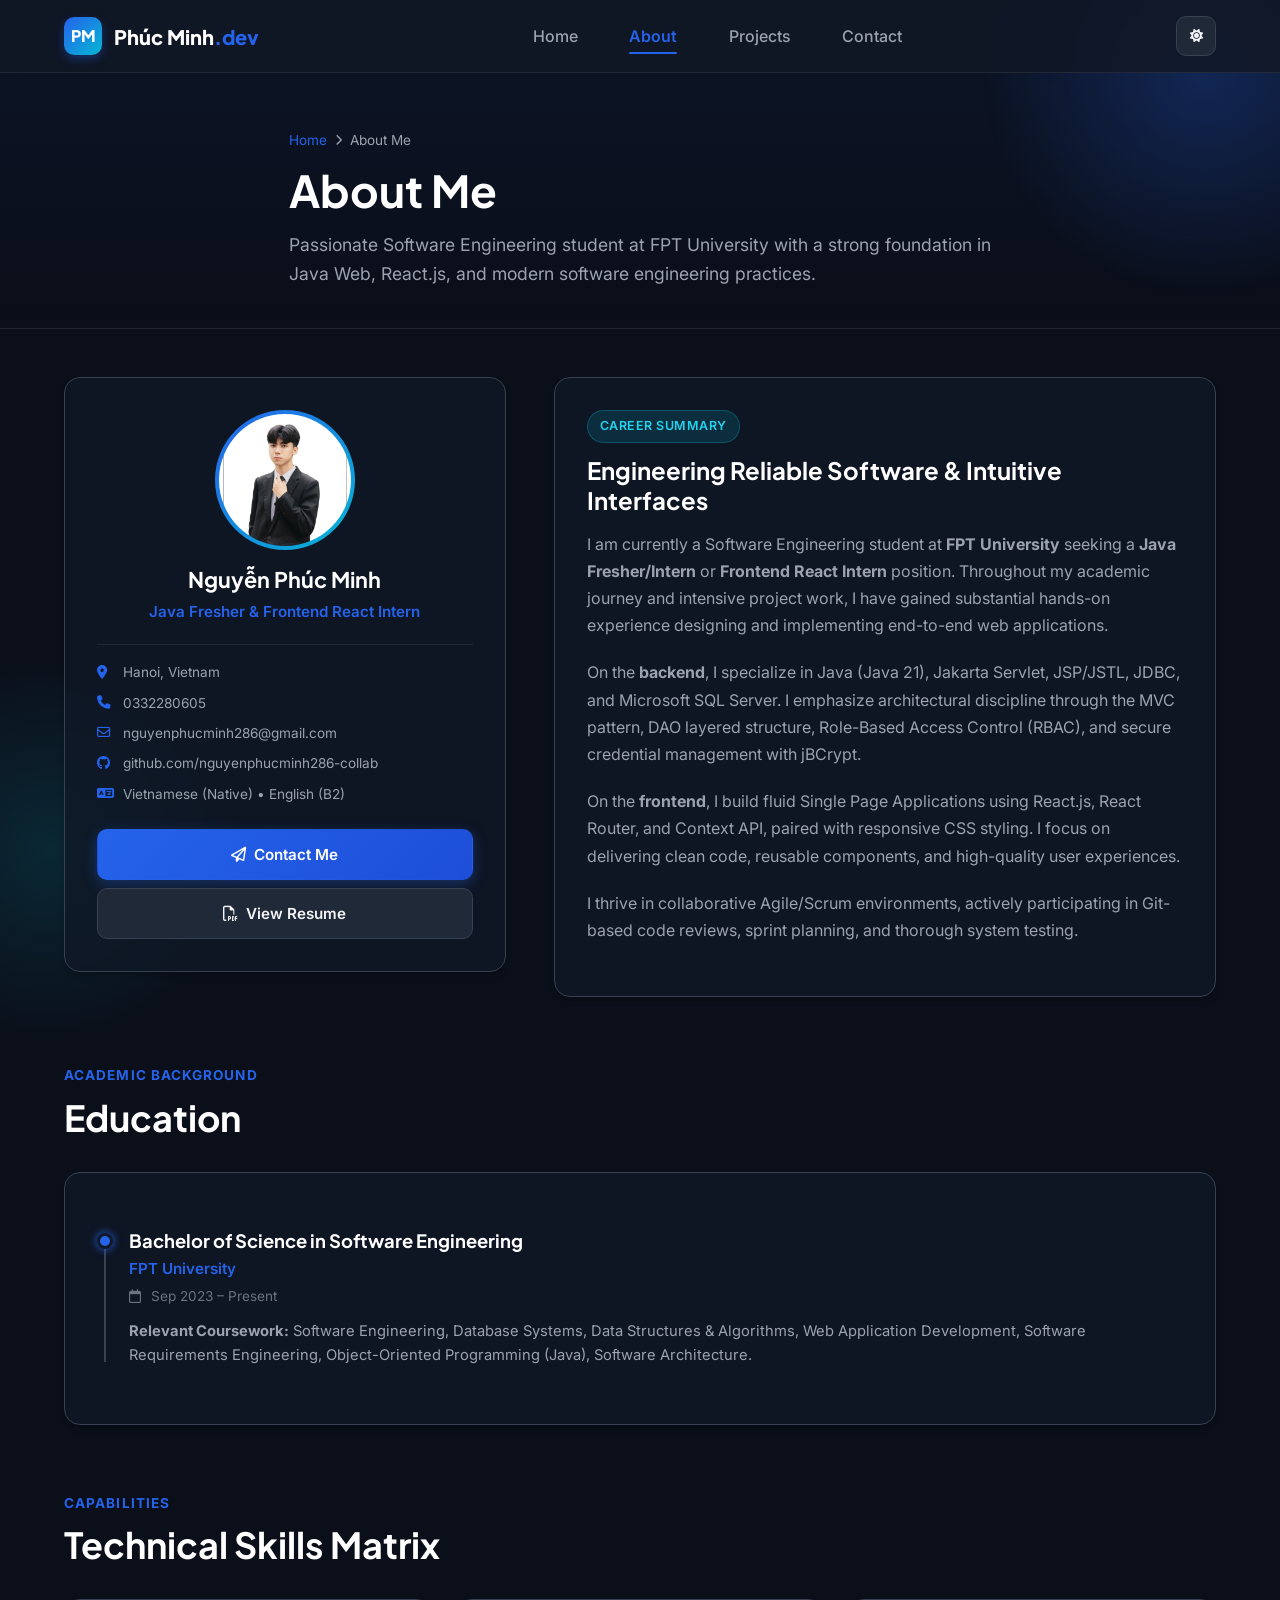
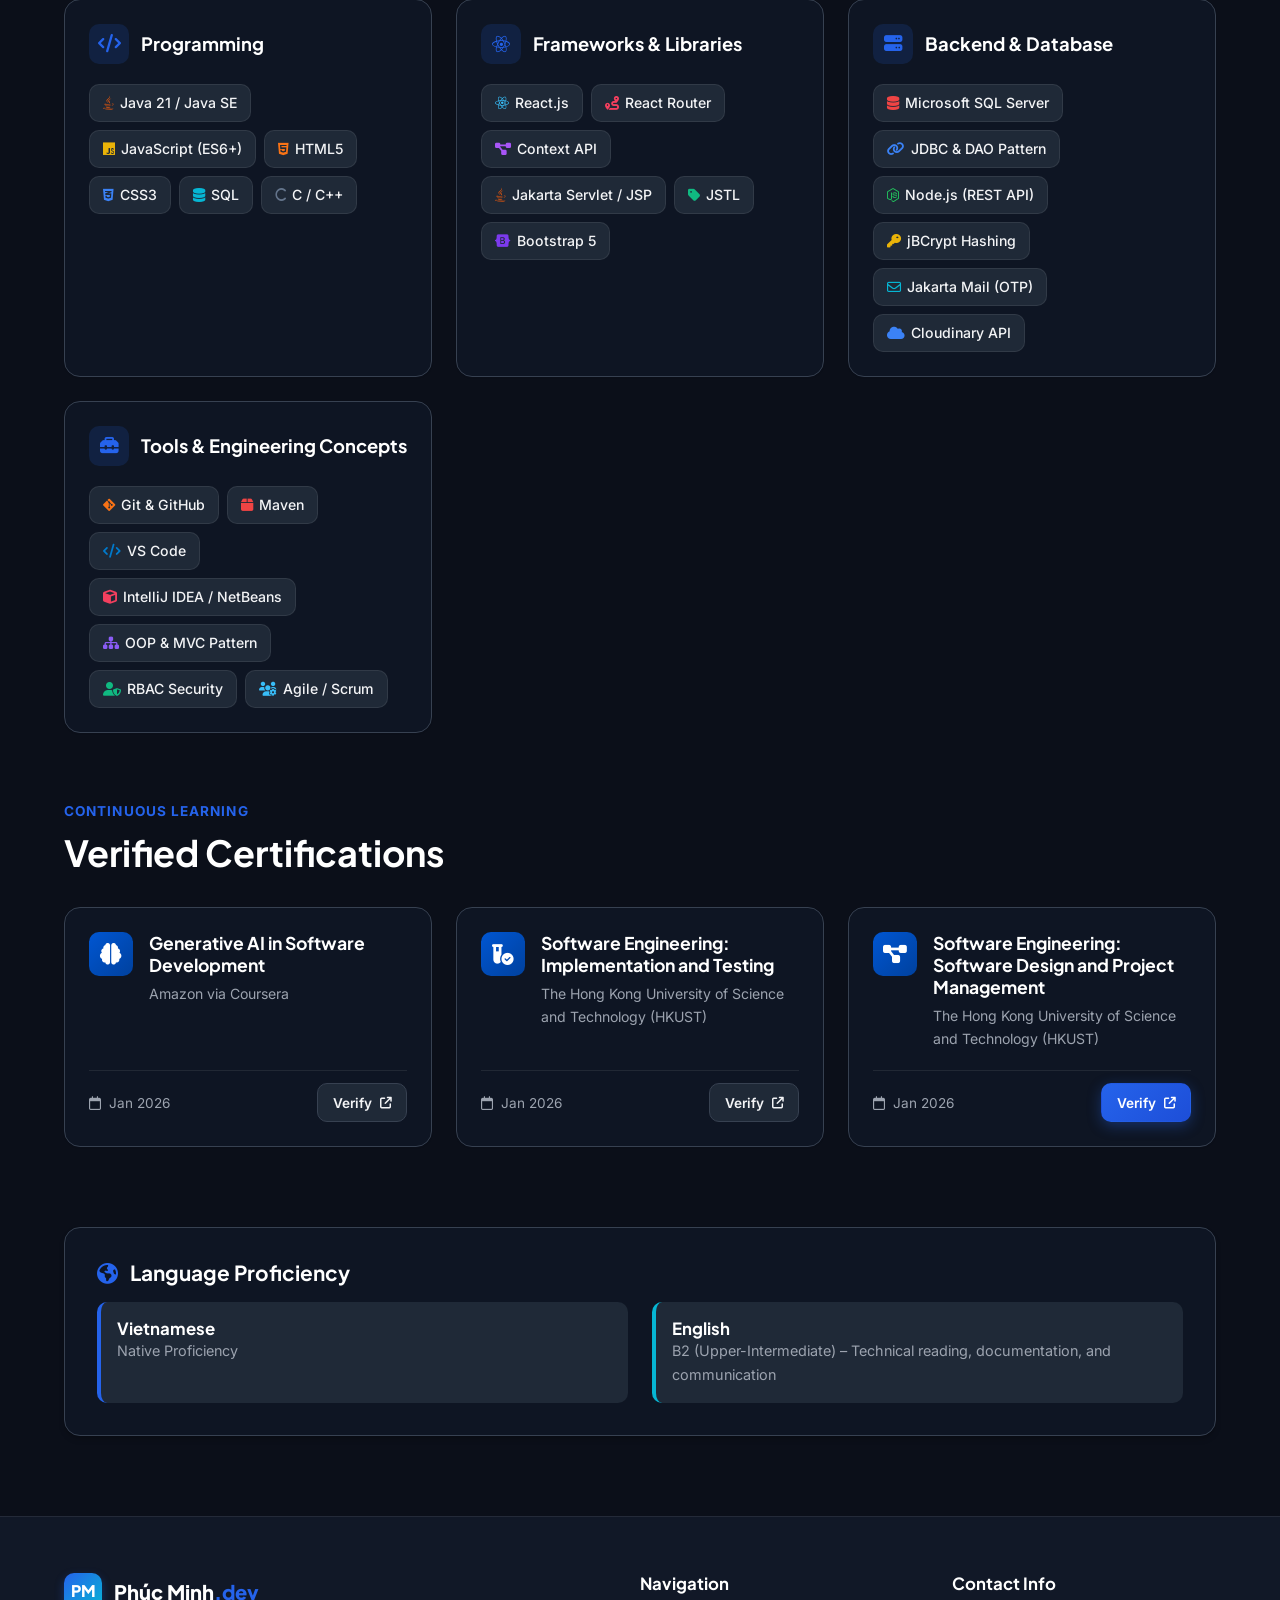
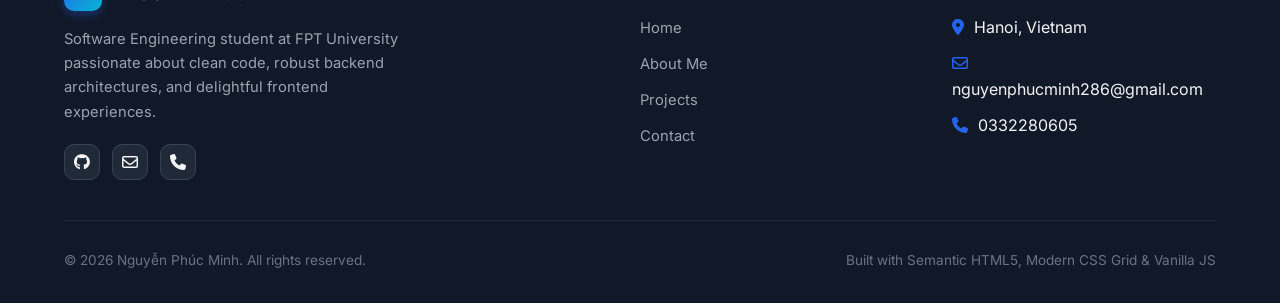
==== commit 88f3a81f: "Fix View Resume PDF link path and add resume to assets" ====
--- a/about.html
+++ b/about.html
@@ -96,9 +96,12 @@
             </div>
           </div>
 
-          <div style="margin-top: 1.5rem;">
+          <div style="margin-top: 1.5rem; display: flex; flex-direction: column; gap: 0.5rem;">
             <a href="contact.html" class="btn btn-primary" style="width: 100%;">
               <i class="fa-regular fa-paper-plane"></i> Contact Me
+            </a>
+            <a href="assets/NguyenPhucMinh_Resume.pdf" target="_blank" class="btn btn-secondary" style="width: 100%;" title="View Resume PDF">
+              <i class="fa-regular fa-file-pdf"></i> View Resume
             </a>
           </div>
         </div>
